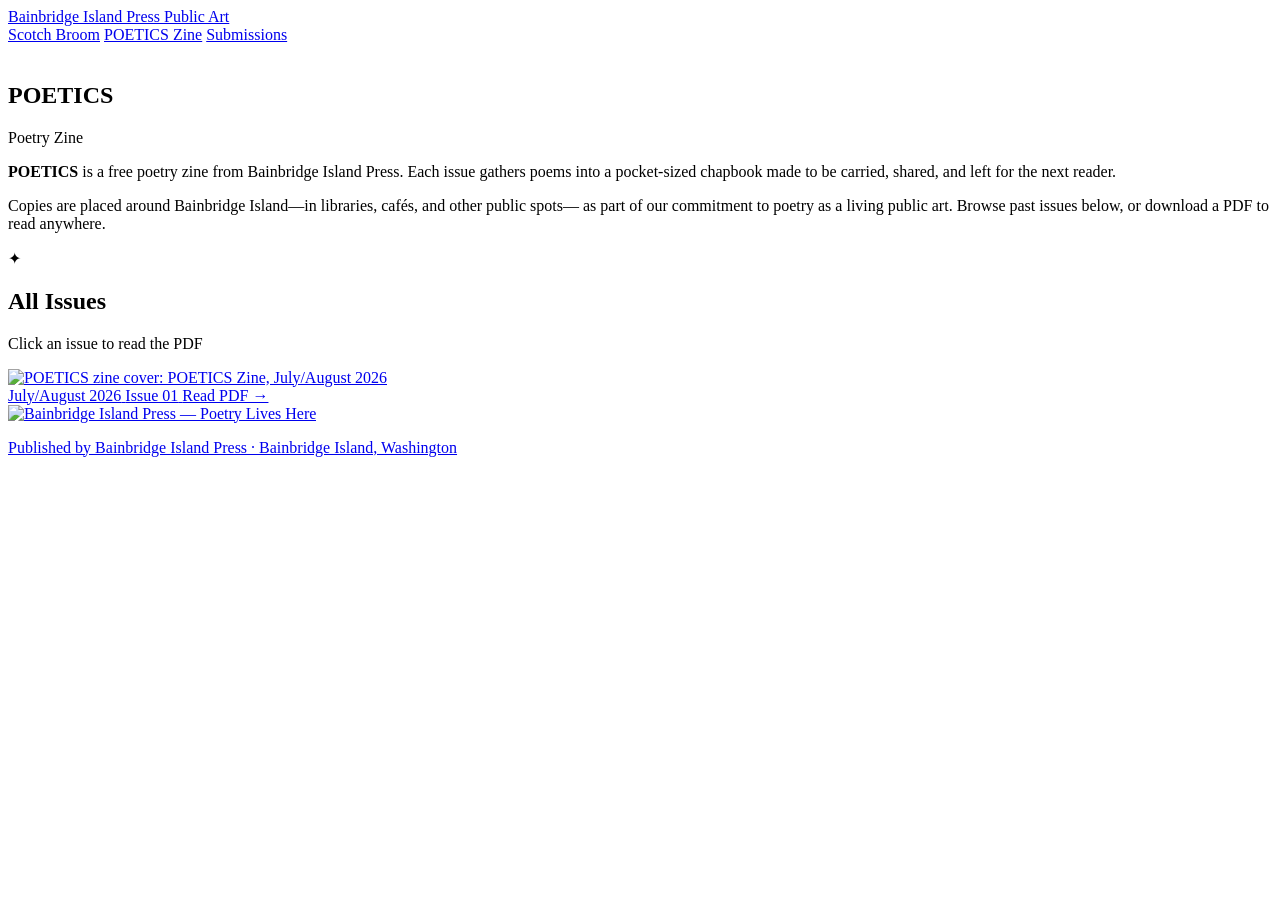
==== poetics-zine/index.html @ 1ab9d9a5 "Update Zine01s month and add submission CTA Signed-off-by: Ben Rockwood <benr@cuddletech.com>" ====
<!DOCTYPE html>
<html lang="en">
<head>
  <meta charset="utf-8">
  <meta name="viewport" content="width=device-width, initial-scale=1">
  <title>POETICS Zine — Bainbridge Island Press</title>
  <meta name="description" content="POETICS is a free poetry zine from Bainbridge Island Press—collected work for readers across Bainbridge Island.">
  <link rel="icon" type="image/png" href="/images/favicon-32x32.png">
  <link rel="preconnect" href="https://fonts.googleapis.com">
  <link rel="preconnect" href="https://fonts.gstatic.com" crossorigin>
  <link href="https://fonts.googleapis.com/css2?family=EB+Garamond:ital,wght@0,400;0,500;0,600;1,400&family=Source+Sans+3:wght@400;500;600&display=swap" rel="stylesheet">
  <link rel="stylesheet" href="../css/site.css">
<script type="text/javascript">
  (function(e,c){if(!c.__SV){var l,h;window.mixpanel=c;c._i=[];c.init=function(q,r,f){function t(d,a){var g=a.split(".");2==g.length&&(d=d[g[0]],a=g[1]);d[a]=function(){d.push([a].concat(Array.prototype.slice.call(arguments,0)))}}var b=c;"undefined"!==typeof f?b=c[f]=[]:f="mixpanel";b.people=b.people||[];b.toString=function(d){var a="mixpanel";"mixpanel"!==f&&(a+="."+f);d||(a+=" (stub)");return a};b.people.toString=function(){return b.toString(1)+".people (stub)"};l="disable time_event track track_pageview track_links track_forms track_with_groups add_group set_group remove_group register register_once alias unregister identify name_tag set_config reset opt_in_tracking opt_out_tracking has_opted_in_tracking has_opted_out_tracking clear_opt_in_out_tracking start_batch_senders start_session_recording stop_session_recording people.set people.set_once people.unset people.increment people.append people.union people.track_charge people.clear_charges people.delete_user people.remove".split(" ");
  for(h=0;h<l.length;h++)t(b,l[h]);var n="set set_once union unset remove delete".split(" ");b.get_group=function(){function d(p){a[p]=function(){b.push([g,[p].concat(Array.prototype.slice.call(arguments,0))])}}for(var a={},g=["get_group"].concat(Array.prototype.slice.call(arguments,0)),m=0;m<n.length;m++)d(n[m]);return a};c._i.push([q,r,f])};c.__SV=1.2;var k=e.createElement("script");k.type="text/javascript";k.async=!0;k.src="undefined"!==typeof MIXPANEL_CUSTOM_LIB_URL?MIXPANEL_CUSTOM_LIB_URL:"file:"===
  e.location.protocol&&"//cdn.mxpnl.com/libs/mixpanel-2-latest.min.js".match(/^\/\//)?"https://cdn.mxpnl.com/libs/mixpanel-2-latest.min.js":"//cdn.mxpnl.com/libs/mixpanel-2-latest.min.js";e=e.getElementsByTagName("script")[0];e.parentNode.insertBefore(k,e)}})(document,window.mixpanel||[])

  mixpanel.init('27ff7010ba1615f4e5323d6a8c768d28', {
    autocapture: true,
    record_sessions_percent: 100,
  })

</script>
</head>
<body>
  <header class="site-header">
    <div class="wrap">
      <a class="brand-mark" href="/">Bainbridge Island Press Public Art</a>
      <nav class="nav" aria-label="Primary">
        <a href="/scotch-broom/">Scotch Broom</a>
        <a href="/poetics-zine/" aria-current="page">POETICS Zine</a>
        <a class="nav-end" href="/submissions/">Submissions</a>
      </nav>
    </div>
  </header>

  <main>
    <section class="project-intro wrap" aria-labelledby="project-title">
      <img
        class="project-wordmark project-wordmark--poetics"
        src="../images/POETICS-wordmark.svg"
        alt=""
        width="224"
        aria-hidden="true"
      >
      <h1 id="project-title" class="visually-hidden">POETICS</h1>
      <span class="project-label">Poetry Zine</span>
      <div class="project-description">
        <p>
          <strong>POETICS</strong> is a free poetry zine from Bainbridge Island Press.
          Each issue gathers poems into a pocket-sized chapbook made to be carried, shared, and left for the next reader.
        </p>
        <p>
          Copies are placed around Bainbridge Island—in libraries, cafés, and other public spots—
          as part of our commitment to poetry as a living public art. Browse past issues below, or download a PDF to read anywhere.
        </p>
      </div>
      <div class="hero-ornament" aria-hidden="true"><span>✦</span></div>
    </section>

    <section class="gallery-section wrap" aria-labelledby="gallery-title">
      <div class="section-head">
        <h2 id="gallery-title">All Issues</h2>
        <p>Click an issue to read the PDF</p>
      </div>

      <!-- GALLERY:POETICS:START -->
          <div class="item-grid item-grid--gallery">
            <article class="item-card">
              <a class="item-link" href="POETICS-Zine-0626.pdf" target="_blank" rel="noopener noreferrer">
                <div class="item-frame item-frame--zine">
                  <img
                    src="POETICS-Zine-0626.jpg"
                    alt="POETICS zine cover: POETICS Zine, July/August 2026"
                    width="396"
                    height="612"
                    loading="lazy"
                  >
                </div>
                <div class="item-caption">
                  <span class="month">July/August 2026</span>
                  <span class="artist">Issue 01</span>
                  <span class="action">Read PDF →</span>
                </div>
              </a>
            </article>
          </div>
      <!-- GALLERY:POETICS:END -->
    </section>
  </main>

  <footer class="site-footer">
    <a class="footer-link" href="https://bainbridgeisland.press">
      <img
        class="footer-banner"
        src="../images/BIP-PoetryLivesHere.svg"
        alt="Bainbridge Island Press — Poetry Lives Here"
        width="2250"
        height="420"
      >
    </a>
    <p class="footer-credit">
      <a class="footer-link" href="https://bainbridgeisland.press">
        Published by Bainbridge Island Press · Bainbridge Island, Washington
      </a>
    </p>
  </footer>
</body>
</html>
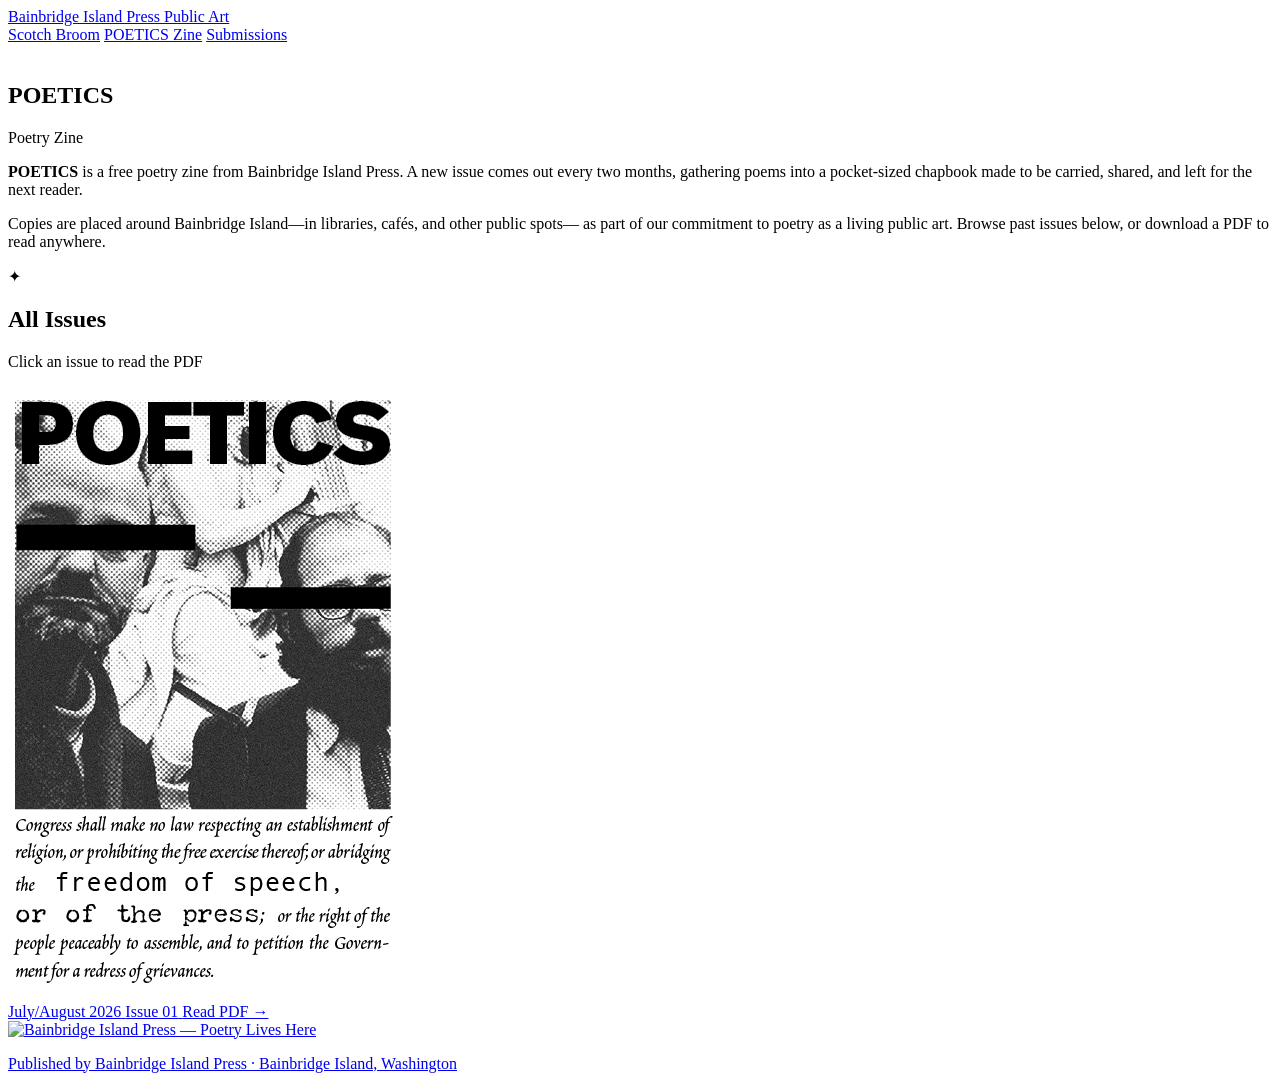
==== commit e2db8d52: "Move to bimonthly model Signed-off-by: Ben Rockwood <benr@cuddletech.com>" ====
--- a/poetics-zine/index.html
+++ b/poetics-zine/index.html
@@ -48,7 +48,7 @@
       <div class="project-description">
         <p>
           <strong>POETICS</strong> is a free poetry zine from Bainbridge Island Press.
-          Each issue gathers poems into a pocket-sized chapbook made to be carried, shared, and left for the next reader.
+          A new issue comes out every two months, gathering poems into a pocket-sized chapbook made to be carried, shared, and left for the next reader.
         </p>
         <p>
           Copies are placed around Bainbridge Island—in libraries, cafés, and other public spots—
@@ -67,10 +67,10 @@
       <!-- GALLERY:POETICS:START -->
           <div class="item-grid item-grid--gallery">
             <article class="item-card">
-              <a class="item-link" href="POETICS-Zine-0626.pdf" target="_blank" rel="noopener noreferrer">
+              <a class="item-link" href="POETICS-Zine-0726.pdf" target="_blank" rel="noopener noreferrer">
                 <div class="item-frame item-frame--zine">
                   <img
-                    src="POETICS-Zine-0626.jpg"
+                    src="POETICS-Zine-0726.jpg"
                     alt="POETICS zine cover: POETICS Zine, July/August 2026"
                     width="396"
                     height="612"
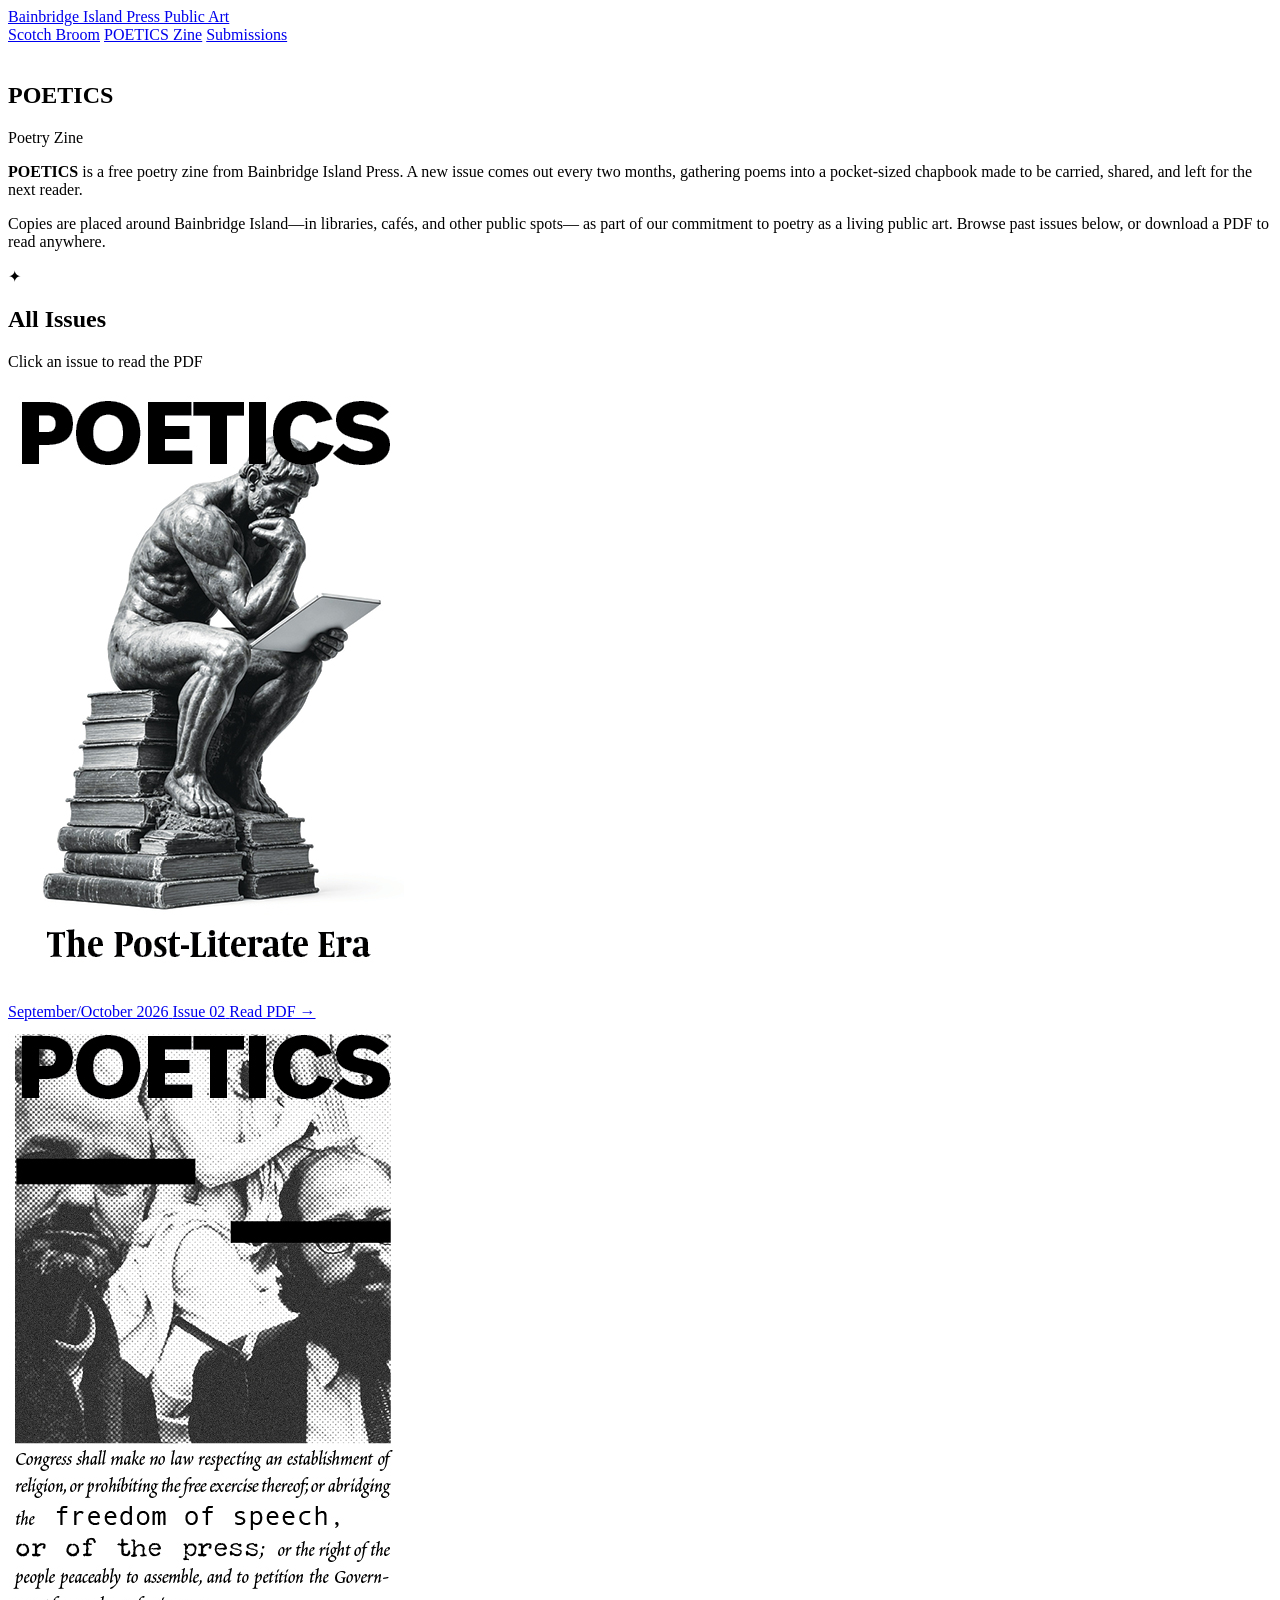
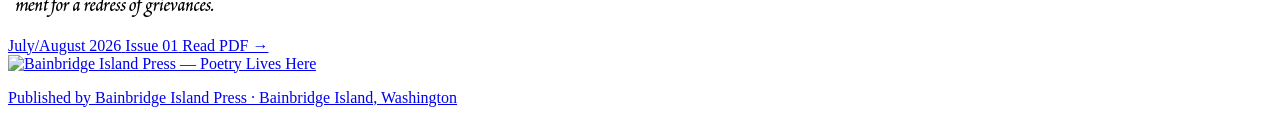
==== commit 126122ea: "fix: commit subdirectory galleries from CI The update-galleries workflow passed file_pattern as a YA" ====
--- a/poetics-zine/index.html
+++ b/poetics-zine/index.html
@@ -67,6 +67,24 @@
       <!-- GALLERY:POETICS:START -->
           <div class="item-grid item-grid--gallery">
             <article class="item-card">
+              <a class="item-link" href="POETICS-Zine-0926.pdf" target="_blank" rel="noopener noreferrer">
+                <div class="item-frame item-frame--zine">
+                  <img
+                    src="POETICS-Zine-0926.jpg"
+                    alt="POETICS zine cover: POETICS Zine, September/October 2026"
+                    width="396"
+                    height="612"
+                    loading="lazy"
+                  >
+                </div>
+                <div class="item-caption">
+                  <span class="month">September/October 2026</span>
+                  <span class="artist">Issue 02</span>
+                  <span class="action">Read PDF →</span>
+                </div>
+              </a>
+            </article>
+            <article class="item-card">
               <a class="item-link" href="POETICS-Zine-0726.pdf" target="_blank" rel="noopener noreferrer">
                 <div class="item-frame item-frame--zine">
                   <img
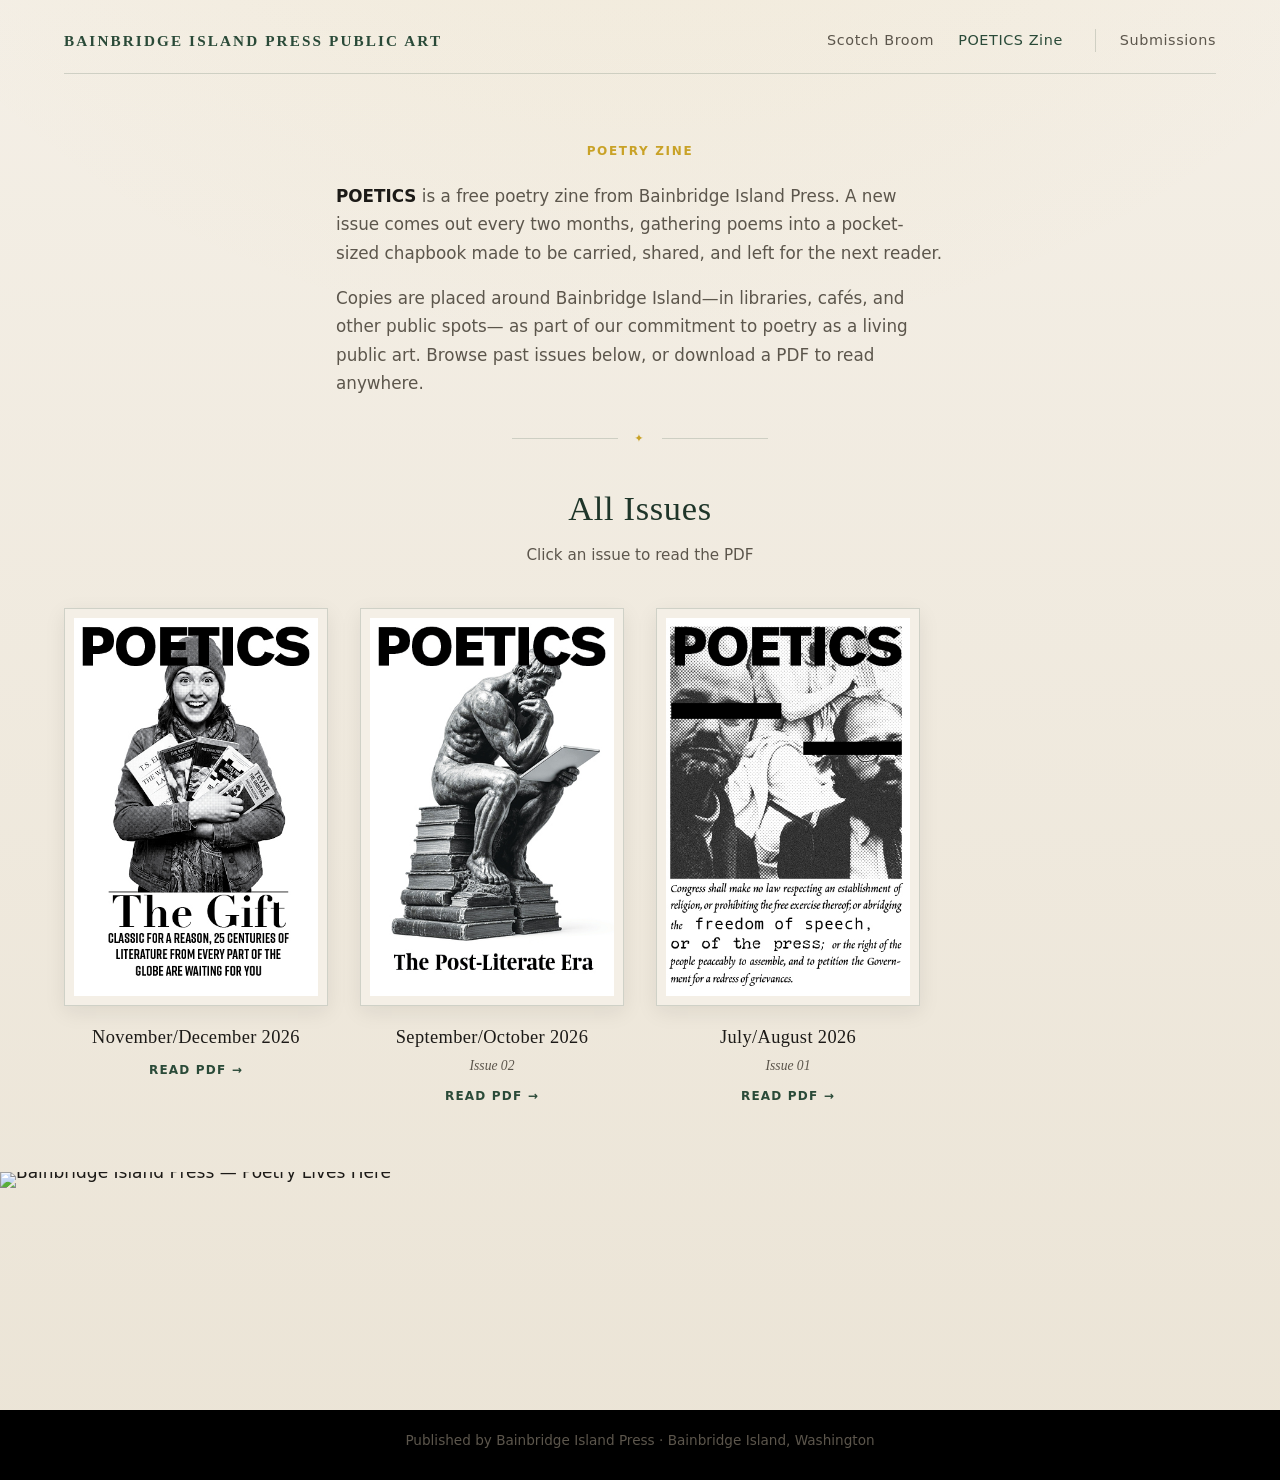
==== commit 79b73dcf: "chore: rebuild galleries from new posters/zines" ====
--- a/poetics-zine/index.html
+++ b/poetics-zine/index.html
@@ -67,6 +67,23 @@
       <!-- GALLERY:POETICS:START -->
           <div class="item-grid item-grid--gallery">
             <article class="item-card">
+              <a class="item-link" href="POETICS-Zine-1126.pdf" target="_blank" rel="noopener noreferrer">
+                <div class="item-frame item-frame--zine">
+                  <img
+                    src="POETICS-Zine-1126.jpg"
+                    alt="POETICS zine cover, November/December 2026"
+                    width="396"
+                    height="612"
+                    loading="lazy"
+                  >
+                </div>
+                <div class="item-caption">
+                  <span class="month">November/December 2026</span>
+                  <span class="action">Read PDF →</span>
+                </div>
+              </a>
+            </article>
+            <article class="item-card">
               <a class="item-link" href="POETICS-Zine-0926.pdf" target="_blank" rel="noopener noreferrer">
                 <div class="item-frame item-frame--zine">
                   <img
--- a/css/site.css
+++ b/css/site.css
@@ -0,0 +1,549 @@
+:root {
+  --cream: #f4efe6;
+  --cream-dark: #ebe4d6;
+  --paper: #faf7f0;
+  --ink: #1c1a17;
+  --ink-muted: #5c564c;
+  --green: #2a4a38;
+  --green-deep: #1e3529;
+  --gold: #c9a227;
+  --gold-soft: #e8d59a;
+  --rule: rgba(42, 74, 56, 0.18);
+  --shadow: 0 12px 40px rgba(28, 26, 23, 0.12);
+  --radius: 2px;
+  --max: 72rem;
+  --measure: 38rem;
+}
+
+*, *::before, *::after {
+  box-sizing: border-box;
+}
+
+html {
+  scroll-behavior: smooth;
+}
+
+body {
+  margin: 0;
+  font-family: "Source Sans 3", system-ui, sans-serif;
+  font-size: 1.0625rem;
+  line-height: 1.65;
+  color: var(--ink);
+  background:
+    radial-gradient(ellipse 120% 80% at 50% -20%, rgba(201, 162, 39, 0.08), transparent 55%),
+    linear-gradient(180deg, var(--cream) 0%, var(--cream-dark) 100%);
+  min-height: 100vh;
+}
+
+img {
+  max-width: 100%;
+  height: auto;
+  display: block;
+}
+
+.visually-hidden {
+  position: absolute;
+  width: 1px;
+  height: 1px;
+  padding: 0;
+  margin: -1px;
+  overflow: hidden;
+  clip: rect(0, 0, 0, 0);
+  white-space: nowrap;
+  border: 0;
+}
+
+a {
+  color: var(--green);
+  text-decoration-thickness: 1px;
+  text-underline-offset: 0.18em;
+  transition: color 0.15s ease;
+}
+
+a:hover {
+  color: var(--green-deep);
+}
+
+/* —— Layout —— */
+.wrap {
+  width: min(100% - 2.5rem, var(--max));
+  margin-inline: auto;
+}
+
+.wrap--narrow {
+  max-width: 42rem;
+}
+
+/* —— Header —— */
+.site-header {
+  padding: 1.75rem 0 0;
+}
+
+.site-header .wrap {
+  display: flex;
+  align-items: center;
+  justify-content: space-between;
+  gap: 1rem;
+  padding-bottom: 1.25rem;
+  border-bottom: 1px solid var(--rule);
+}
+
+.brand-mark {
+  font-family: "EB Garamond", Georgia, serif;
+  font-size: 0.95rem;
+  font-weight: 600;
+  letter-spacing: 0.14em;
+  text-transform: uppercase;
+  color: var(--green);
+  text-decoration: none;
+}
+
+.brand-mark:hover {
+  color: var(--green-deep);
+}
+
+.nav {
+  display: flex;
+  align-items: center;
+  gap: 1.5rem;
+  font-size: 0.9rem;
+  font-weight: 500;
+  letter-spacing: 0.04em;
+}
+
+.nav a {
+  color: var(--ink-muted);
+  text-decoration: none;
+}
+
+.nav a:hover,
+.nav a[aria-current="page"] {
+  color: var(--green);
+}
+
+.nav .nav-end {
+  margin-left: 0.5rem;
+  padding-left: 1.5rem;
+  border-left: 1px solid var(--rule);
+}
+
+.project-description .submit-list {
+  margin: 0 0 1rem;
+  padding-left: 1.25rem;
+  color: var(--ink-muted);
+}
+
+.project-description .submit-list li {
+  margin-bottom: 0.45rem;
+}
+
+.project-description .submit-list li:last-child {
+  margin-bottom: 0;
+}
+
+/* —— Hero —— */
+.hero {
+  padding: 3.5rem 0 1.5rem;
+  text-align: center;
+}
+
+.hero-tag {
+  margin: 0 0 0.85rem;
+  font-size: 0.8rem;
+  font-weight: 600;
+  letter-spacing: 0.16em;
+  text-transform: uppercase;
+  color: var(--ink-muted);
+}
+
+.hero-lede {
+  font-family: "EB Garamond", Georgia, serif;
+  font-size: clamp(1.25rem, 2.4vw, 1.5rem);
+  font-weight: 400;
+  line-height: 1.55;
+  color: var(--ink);
+  max-width: 36rem;
+  margin: 0 auto;
+}
+
+.hero-ornament {
+  display: flex;
+  align-items: center;
+  justify-content: center;
+  gap: 1rem;
+  margin: 2rem auto 0;
+  max-width: 16rem;
+  color: var(--gold);
+}
+
+.hero-ornament::before,
+.hero-ornament::after {
+  content: "";
+  flex: 1;
+  height: 1px;
+  background: var(--rule);
+}
+
+.hero-ornament span {
+  font-size: 0.7rem;
+  letter-spacing: 0.2em;
+}
+
+/* —— Project intro (dedicated pages) —— */
+.project-intro {
+  padding: 3rem 0 2rem;
+  text-align: center;
+}
+
+.project-intro .project-wordmark {
+  width: min(100%, 18rem);
+  margin: 0 auto 1.25rem;
+}
+
+.project-intro .project-wordmark--poetics {
+  width: min(100%, 14rem);
+}
+
+.project-intro h1 {
+  font-family: "EB Garamond", Georgia, serif;
+  font-size: clamp(1.85rem, 3.2vw, 2.35rem);
+  font-weight: 500;
+  letter-spacing: 0.02em;
+  margin: 0 0 0.75rem;
+  color: var(--green-deep);
+}
+
+.project-intro .project-label {
+  display: block;
+  margin-bottom: 1.25rem;
+  font-size: 0.75rem;
+  font-weight: 600;
+  letter-spacing: 0.14em;
+  text-transform: uppercase;
+  color: var(--gold);
+}
+
+.project-description {
+  max-width: var(--measure);
+  margin: 0 auto;
+  font-size: 1.05rem;
+  line-height: 1.7;
+  color: var(--ink-muted);
+  text-align: left;
+}
+
+.project-description p {
+  margin: 0 0 1rem;
+}
+
+.project-description p:last-child {
+  margin-bottom: 0;
+}
+
+.project-description strong {
+  color: var(--ink);
+  font-weight: 600;
+}
+
+/* —— Projects (side-by-side galleries on home) —— */
+.projects {
+  padding: 1.5rem 0 4rem;
+}
+
+.gallery-section {
+  padding: 0 0 4rem;
+}
+
+.section-head {
+  text-align: center;
+  margin-bottom: 2.5rem;
+}
+
+.section-head h2 {
+  font-family: "EB Garamond", Georgia, serif;
+  font-size: clamp(1.75rem, 3vw, 2.15rem);
+  font-weight: 500;
+  letter-spacing: 0.02em;
+  margin: 0 0 0.4rem;
+  color: var(--green-deep);
+}
+
+.section-head p {
+  margin: 0;
+  font-size: 0.95rem;
+  color: var(--ink-muted);
+}
+
+.project-columns {
+  display: grid;
+  grid-template-columns: 1fr 1fr;
+  gap: 2rem;
+  align-items: start;
+}
+
+.project-panel {
+  background: var(--paper);
+  border: 1px solid var(--rule);
+  box-shadow: var(--shadow);
+  padding: 2rem 1.75rem 2.25rem;
+  min-width: 0;
+}
+
+.project-header {
+  text-align: center;
+  margin-bottom: 1.75rem;
+  padding-bottom: 1.5rem;
+  border-bottom: 1px solid var(--rule);
+}
+
+.project-wordmark {
+  width: min(100%, 16rem);
+  margin: 0 auto 1rem;
+}
+
+.project-wordmark--poetics {
+  width: min(100%, 12rem);
+}
+
+.project-blurb {
+  margin: 0;
+  font-size: 0.95rem;
+  line-height: 1.55;
+  color: var(--ink-muted);
+  max-width: 22rem;
+  margin-inline: auto;
+}
+
+.project-label {
+  display: block;
+  margin-top: 0.85rem;
+  font-size: 0.75rem;
+  font-weight: 600;
+  letter-spacing: 0.14em;
+  text-transform: uppercase;
+  color: var(--gold);
+}
+
+.project-more {
+  display: block;
+  margin-top: 1.5rem;
+  text-align: center;
+  font-size: 0.8rem;
+  font-weight: 600;
+  letter-spacing: 0.1em;
+  text-transform: uppercase;
+  text-decoration: none;
+  color: var(--green);
+}
+
+.project-more:hover {
+  color: var(--green-deep);
+}
+
+/* —— Item cards / galleries —— */
+.item-grid {
+  display: grid;
+  grid-template-columns: 1fr;
+  gap: 1.75rem;
+  justify-items: center;
+  max-width: 16rem;
+  margin: 0 auto;
+}
+
+.item-grid--gallery {
+  max-width: none;
+  grid-template-columns: repeat(auto-fill, minmax(14rem, 1fr));
+  gap: 2rem;
+  justify-items: stretch;
+}
+
+.item-card {
+  width: 100%;
+  text-align: center;
+}
+
+.item-link {
+  display: block;
+  text-decoration: none;
+  color: inherit;
+}
+
+.item-frame {
+  position: relative;
+  background: var(--cream);
+  padding: 0.55rem;
+  border: 1px solid var(--rule);
+  box-shadow: 0 6px 20px rgba(28, 26, 23, 0.08);
+  transition: transform 0.25s ease, box-shadow 0.25s ease;
+}
+
+.item-link:hover .item-frame,
+.item-link:focus-visible .item-frame {
+  transform: translateY(-4px);
+  box-shadow: 0 18px 48px rgba(28, 26, 23, 0.16);
+}
+
+.item-link:focus-visible {
+  outline: none;
+}
+
+.item-link:focus-visible .item-frame {
+  outline: 2px solid var(--green);
+  outline-offset: 3px;
+}
+
+.item-frame img {
+  width: 100%;
+  background: #f0ebe0;
+}
+
+/* Broadsides: tall portrait */
+.item-frame--broadside img {
+  aspect-ratio: 612 / 1008;
+  object-fit: cover;
+}
+
+/* Zines: slightly shorter portrait (cover) */
+.item-frame--zine img {
+  aspect-ratio: 396 / 612;
+  object-fit: cover;
+}
+
+.item-caption {
+  margin-top: 1rem;
+}
+
+.item-caption .month {
+  display: block;
+  font-family: "EB Garamond", Georgia, serif;
+  font-size: 1.15rem;
+  font-weight: 500;
+  color: var(--ink);
+  letter-spacing: 0.02em;
+}
+
+.item-caption .artist {
+  display: block;
+  margin-top: 0.2rem;
+  font-size: 0.85rem;
+  color: var(--ink-muted);
+  font-style: italic;
+  font-family: "EB Garamond", Georgia, serif;
+}
+
+.item-caption .action {
+  display: inline-block;
+  margin-top: 0.55rem;
+  font-size: 0.75rem;
+  font-weight: 600;
+  letter-spacing: 0.1em;
+  text-transform: uppercase;
+  color: var(--green);
+}
+
+.item-link:hover .action {
+  color: var(--green-deep);
+}
+
+/* —— Footer —— */
+.site-footer {
+  margin: 0;
+  padding: 0;
+  line-height: 0;
+}
+
+.footer-link {
+  color: inherit;
+  text-decoration: none;
+  border: 0;
+  outline: none;
+  box-shadow: none;
+}
+
+.footer-link:hover,
+.footer-link:focus,
+.footer-link:active,
+.footer-link:visited {
+  color: inherit;
+  text-decoration: none;
+  border: 0;
+  outline: none;
+  box-shadow: none;
+}
+
+.site-footer > .footer-link {
+  display: block;
+}
+
+.footer-banner {
+  width: 100%;
+  height: auto;
+  display: block;
+  border: 0;
+}
+
+.footer-credit {
+  margin: 0;
+  padding: 1.25rem 1.25rem 1.75rem;
+  text-align: center;
+  font-size: 0.85rem;
+  color: var(--ink-muted);
+  background: #000;
+  line-height: 1.55;
+}
+
+/* —— Responsive —— */
+@media (max-width: 820px) {
+  .project-columns {
+    grid-template-columns: 1fr;
+    gap: 1.75rem;
+  }
+
+  .item-grid {
+    max-width: 18rem;
+  }
+
+  .item-grid--gallery {
+    max-width: none;
+    grid-template-columns: repeat(auto-fill, minmax(12rem, 1fr));
+  }
+}
+
+@media (max-width: 520px) {
+  .site-header .wrap {
+    flex-direction: column;
+    align-items: flex-start;
+    gap: 0.75rem;
+  }
+
+  .hero {
+    padding: 2.75rem 0 1rem;
+  }
+
+  .project-intro {
+    padding: 2.25rem 0 1.5rem;
+  }
+
+  .project-panel {
+    padding: 1.5rem 1.15rem 1.75rem;
+  }
+
+  .nav {
+    gap: 1rem;
+    flex-wrap: wrap;
+  }
+}
+
+@media (prefers-reduced-motion: reduce) {
+  html {
+    scroll-behavior: auto;
+  }
+
+  .item-frame {
+    transition: none;
+  }
+
+  .item-link:hover .item-frame {
+    transform: none;
+  }
+}
